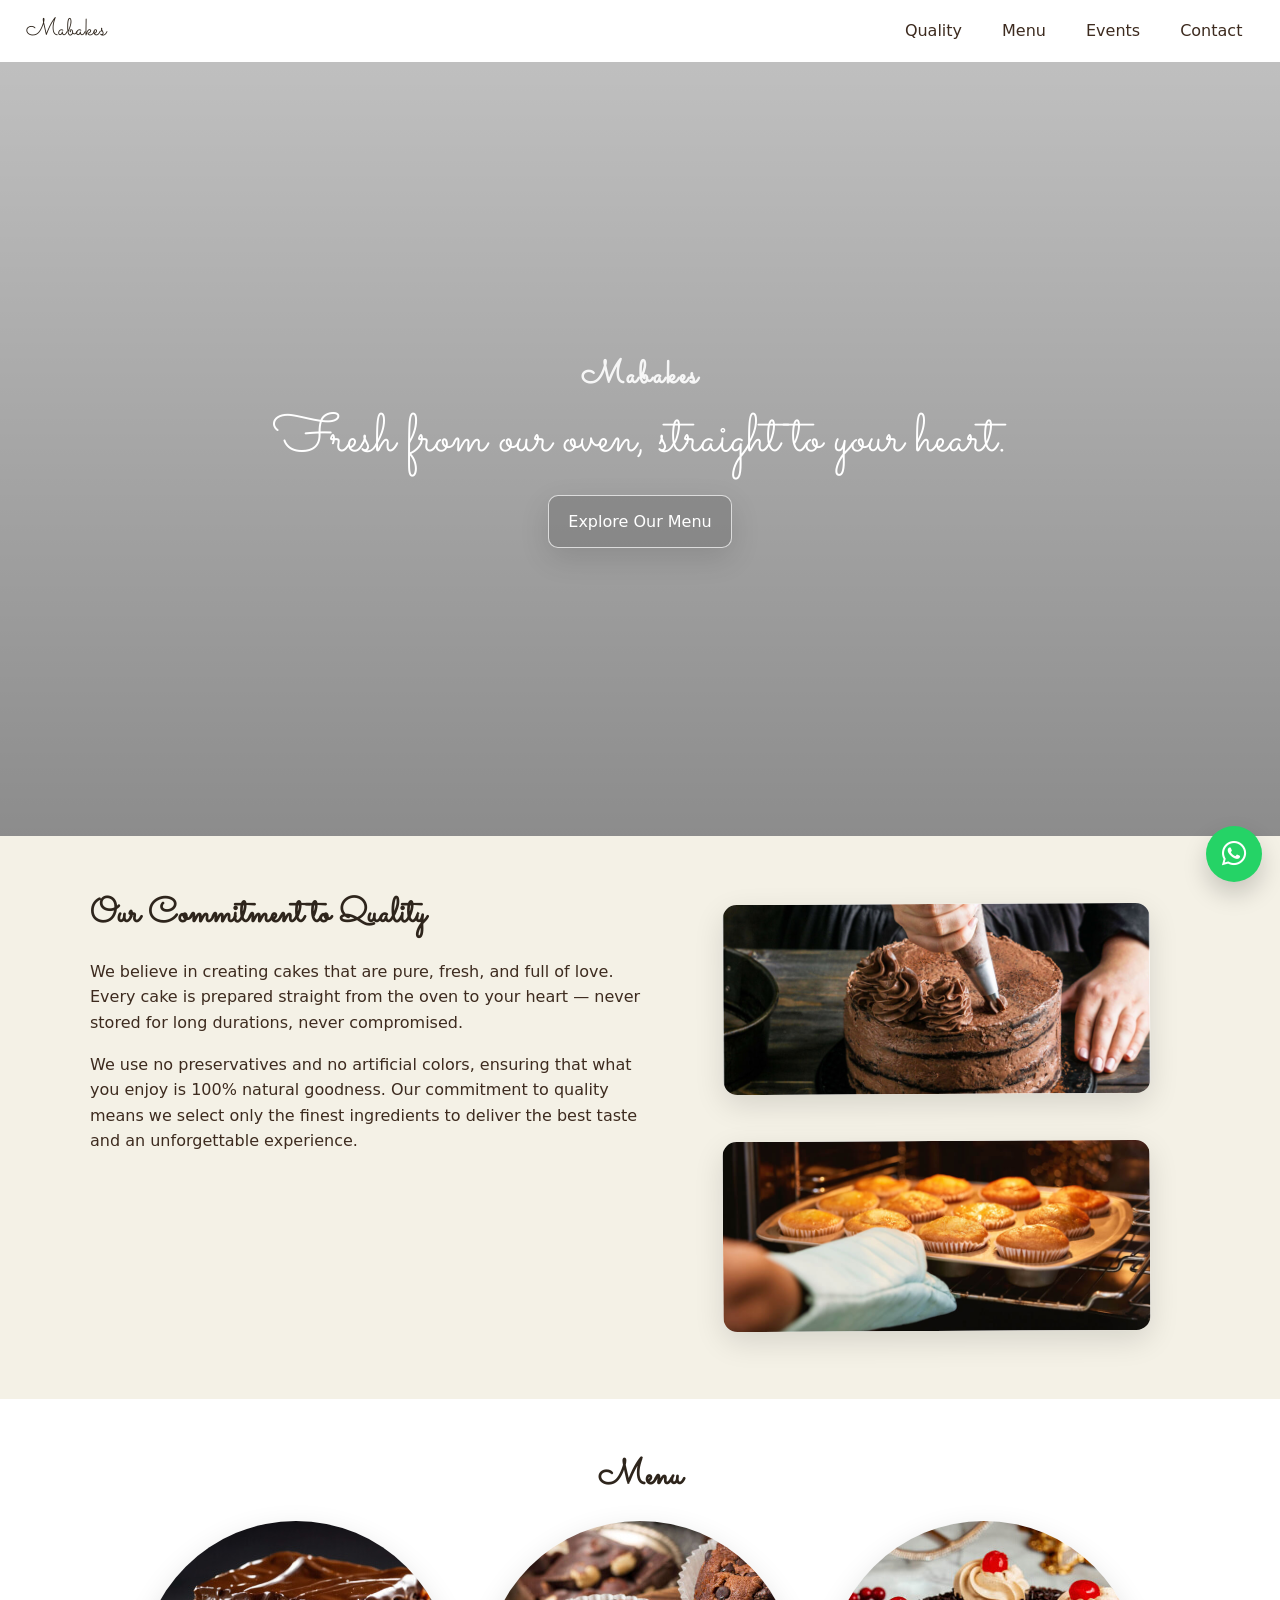
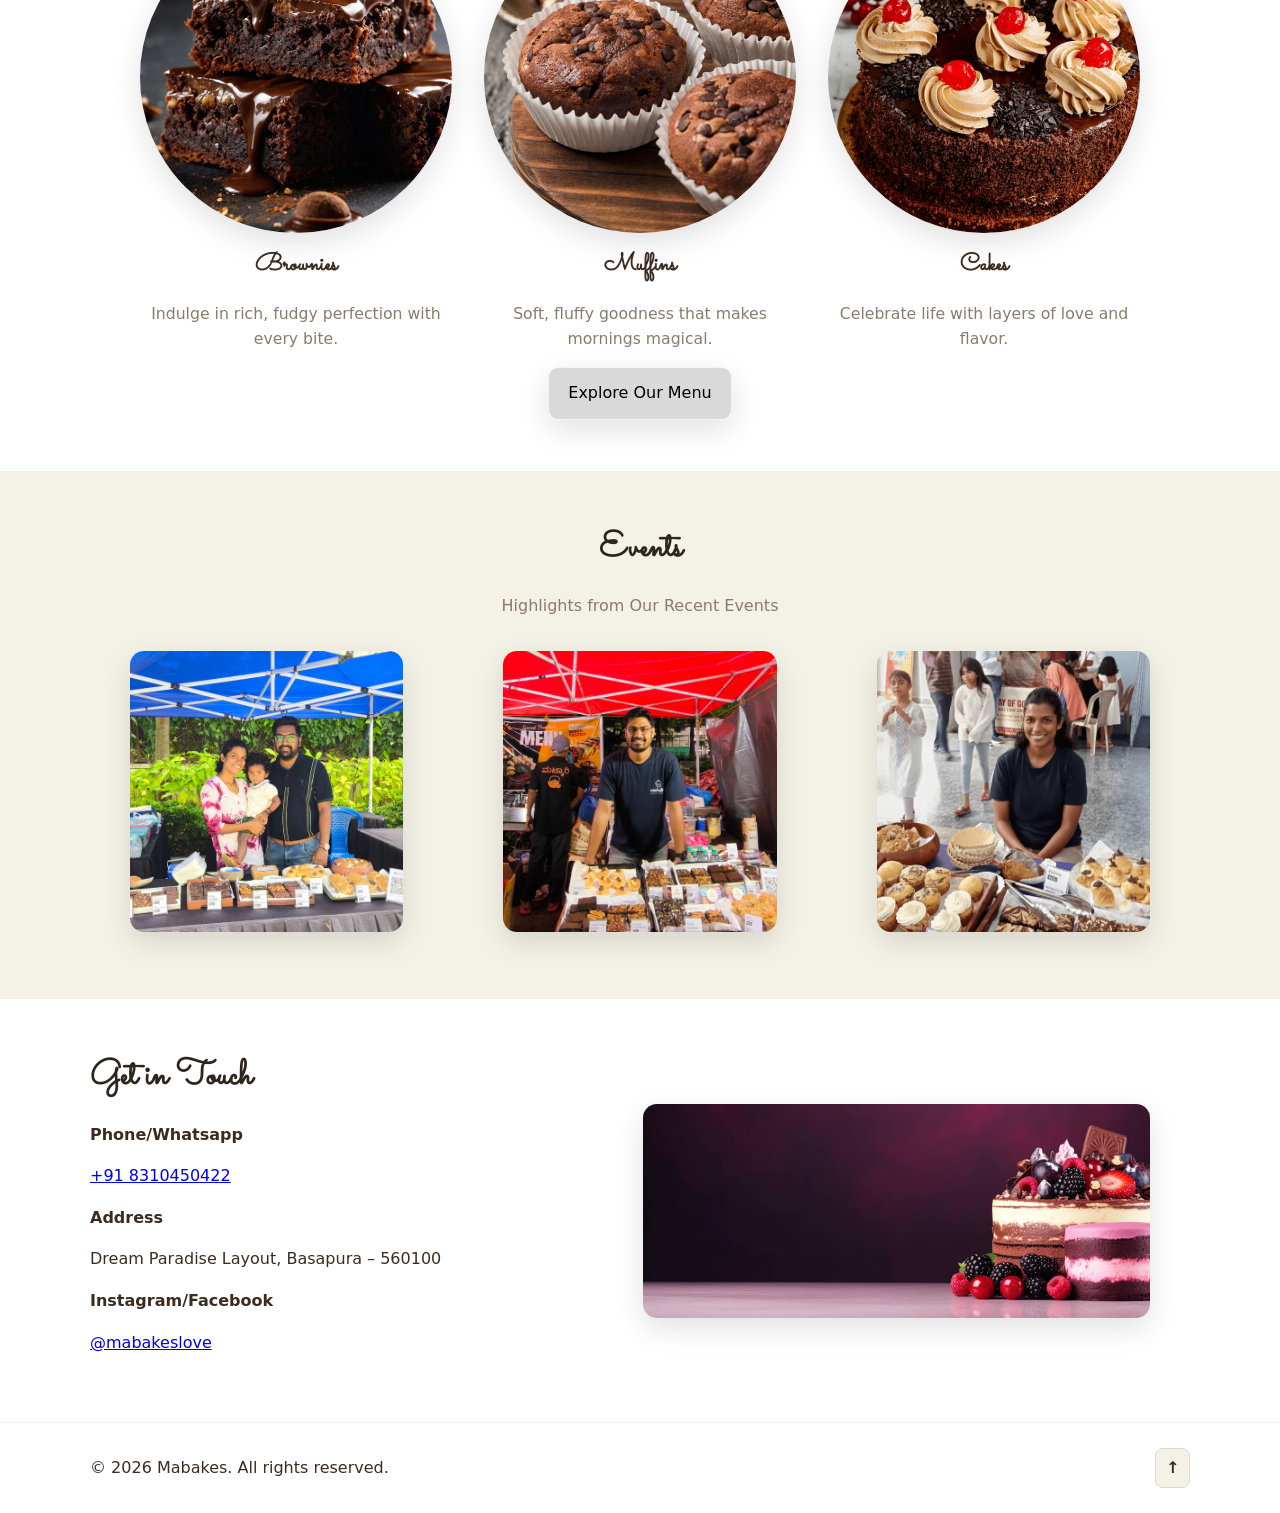
==== index.html @ e981ecc7 "Add files via upload" ====
<!DOCTYPE html>
<html lang="en">
<head>
  <meta charset="utf-8" />
  <meta name="viewport" content="width=device-width, initial-scale=1" />
  <title>Mabakes — Fresh from our oven, straight to your heart</title>
  <meta name="description" content="Mabakes: Fresh, natural, preservative-free bakes. Brownies, muffins, cakes — made with love in Bengaluru." />
  <meta property="og:title" content="Mabakes" />
  <meta property="og:description" content="Fresh from our oven, straight to your heart." />
  <meta property="og:type" content="website" />
  <meta property="og:image" content="01.jpg" />
 <link rel="preconnect" href="https://fonts.googleapis.com">
<link rel="preconnect" href="https://fonts.gstatic.com" crossorigin>
<link href="https://fonts.googleapis.com/css2?family=Sacramento&display=swap" rel="stylesheet">
  <link rel="stylesheet" href="styles.css" />
  
<link
  rel="stylesheet"
  href="https://cdnjs.cloudflare.com/ajax/libs/font-awesome/6.5.0/css/all.min.css"
>
  
</head>
<body>
  <header class="site-header reveal">
    <nav class="nav">
      <a class="brand" href="#home">Mabakes</a>
      <button class="nav-toggle" aria-label="Toggle navigation">☰</button>
      <ul class="nav-links">
        <li><a href="#quality">Quality</a></li>
        <li><a href="#menu">Menu</a></li>
        <li><a href="#events">Events</a></li>
        <li><a href="#contact">Contact</a></li>
      </ul>
    </nav>
  </header>

  <!-- 01: Hero -->
  <section id="home" class="hero section-01">
    <div class="hero-bg" role="img" aria-label="Chocolate cake"></div>
    <div class="hero-content">
      <h1 class="eyebrow">Mabakes</h1>
      <h2 class="hero-title">Fresh from our oven, straight to your heart.</h2>
      <a class="btn btn-outline" href="#menu">Explore Our Menu</a>
    </div>
  </section>

  <!-- 02: Our Commitment to Quality -->
  <section id="quality" class="quality section-02 reveal">
    <div class="quality-grid container">
      <div class="quality-copy">
        <h3 class="section-title">Our Commitment to Quality</h3>
        <p>
          We believe in creating cakes that are pure, fresh, and full of love. Every cake is prepared straight
          from the oven to your heart — never stored for long durations, never compromised.
        </p>
        <p>
          We use no preservatives and no artificial colors, ensuring that what you enjoy is 100% natural goodness.
          Our commitment to quality means we select only the finest ingredients to deliver the best taste and
          an unforgettable experience.
        </p>
      </div>
      <div class="quality-images">
        <figure class="img-card tilt">
          <img src="02_1.jpg" alt="Piping chocolate cake" loading="lazy">
        </figure>
        <figure class="img-card tilt">
          <img src="02_2.jpg" alt="Fresh muffins in the oven" loading="lazy">
        </figure>
      </div>
    </div>
  </section>

  <!-- 03: Menu -->
  <section id="menu" class="menu section-03 reveal">
    <div class="container">
      <h3 class="section-title center">Menu</h3>
      <div class="menu-grid">
          
        <article class="menu-item">
          <div class="menu-photo circle">
            <img src="03_1.jpg" alt="Brownies" loading="lazy">
          </div>
          <h4 class="menu-name">Brownies</h4>
          <p class="menu-desc">Indulge in rich, fudgy perfection with every bite.</p>
        </article>
        <article class="menu-item">
          <div class="menu-photo circle">
            <img src="03_2.jpg" alt="Muffins" loading="lazy">
          </div>
          <h4 class="menu-name">Muffins</h4>
          <p class="menu-desc">Soft, fluffy goodness that makes mornings magical.</p>
        </article>
        <article class="menu-item">
          <div class="menu-photo circle">
            <img src="03_3.jpg" alt="Cakes" loading="lazy">
          </div>
          <h4 class="menu-name">Cakes</h4>
          <p class="menu-desc">Celebrate life with layers of love and flavor.</p>
        </article>
       </div>
       
<div class="menu-cta center">
 <a class="btn btn-outline2" href="https://wa.me/c/127921943486627">Explore Our Menu</a>
</div>

    </div>
  </section>

  <!-- 04: Events -->
  <section id="events" class="events section-04 reveal">
    <div class="container">
      <h3 class="section-title center">Events</h3>
      <p class="section-subtitle center">Highlights from Our Recent Events</p>
      <div class="events-grid">
        <figure class="event-card hover-zoom">
          <img src="04_1.jpg" alt="Event 1" loading="lazy">
          <figcaption>Salarpuria Sattva, Bannerghatta Road.</figcaption>
        </figure>
        <figure class="event-card hover-zoom">
          <img src="04_2.jpg" alt="Event 2" loading="lazy">
          <figcaption>Shriram Summit, Electronic City</figcaption>
        </figure>
        <figure class="event-card hover-zoom">
          <img src="04_3.jpg" alt="Event 3" loading="lazy">
          <figcaption>Nimhans Convention Center, Hosur Main Road</figcaption>
        </figure>
      </div>
    </div>
  </section>

  <!-- 05: Get in Touch -->
  <section id="contact" class="contact section-05 reveal">
    <div class="contact-grid container">
      <div class="contact-copy">
        <h3 class="section-title">Get in Touch</h3>
        <div class="contact-block">
          <h4>Phone/Whatsapp</h4>
          <p><a href="tel:+918310450422">+91 8310450422</a></p>
        </div>
        <div class="contact-block">
          <h4>Address</h4>
          <p>Dream Paradise Layout, Basapura – 560100</p>
        </div>
        <div class="contact-block">
          <h4>Instagram/Facebook</h4>
          <p><a href="https://instagram.com/mabakeslove" target="_blank" rel="noopener">@mabakeslove</a></p>
        </div>
      </div>
      <figure class="contact-photo hover-zoom">
        <img src="05.jpg" alt="Mabakes stall at an event" loading="lazy">
      </figure>
    </div>
  </section>

  <footer class="footer">
    <div class="container footer-inner">
      <p>© <span id="year"></span> Mabakes. All rights reserved.</p>
      <a href="#home" class="to-top" aria-label="Back to top">↑</a>
    </div>
  </footer>

  <script src="script.js"></script>
  
<!-- Floating WhatsApp Button -->
<a
href="https://wa.me/+91-8310450422"  sapp-float"
  class="whatsapp-float"
  target="_blank"
  rel="noopener"
  aria-label="Chat on WhatsApp"
>
  
<i class="fa-brands fa-whatsapp"></i>
</a>


</body>
</html>
---- styles.css ----
:root {
  --cream: #f4f1e6;
  --dark: #2e251c;
  --brown: #3d2b1f;
  --accent: #b48a68;
  --muted: #8b7b6a;
  --radius: 14px;
  --shadow: 0 10px 30px rgba(0,0,0,.12);
}

* { box-sizing: border-box; }
html, body { height: 100%; }
body {
  margin: 0;
  font-family: 'Inter', system-ui, -apple-system, Segoe UI, Roboto, sans-serif;
  color: var(--brown);
  background: #fff;
  line-height: 1.6;
}
img { max-width: 100%; display: block; }
.container { width: min(1100px, 92%); margin-inline: auto; }
.center { text-align: center; }

/* Header */
.site-header { position: sticky; top: 0; z-index: 50; background: rgba(255,255,255,.6); backdrop-filter: blur(8px); }
.nav { display: flex; align-items: center; justify-content: space-between; padding: .75rem 2%; }
.brand { font-family: 'Sacramento', serif; font-weight: 400; font-size: 1.5rem; color: var(--dark); text-decoration: none; letter-spacing: .5px; }
.nav-links { list-style: none; display: flex; gap: 1rem; margin: 0; padding: 0; }
.nav-links a { color: var(--brown); text-decoration: none; padding: .5rem .75rem; border-radius: 8px; transition: background .3s ease, color .3s ease; }
.nav-links a:hover { background: var(--cream); color: var(--dark); }
.nav-toggle { display: none; background: none; border: none; font-size: 1.25rem; }

/* Hero */
.hero { position: relative; min-height: 86vh; display: grid; place-items: center; overflow: hidden; }
.hero-bg { position: absolute; inset: 0; background: url('assets/images/01.jpg') center/cover no-repeat; filter: saturate(.9) contrast(1.05); transform: scale(1.1); animation: subtle-pan 16s ease-in-out infinite alternate; }
.hero::after { content: ''; position: absolute; inset: 0; background: linear-gradient(to bottom, rgba(0,0,0,.25), rgba(0,0,0,.45)); }
.hero-content { position: relative; z-index: 1; text-align: center; color: #fff; padding: 0 2rem; }
.eyebrow { font-family: 'Sacramento', serif; font-size: 2rem; letter-spacing: 2px; margin: 0 0 .5rem; opacity: .9; }
.hero-title { font-family: 'Sacramento', serif; font-weight: 400; font-size: clamp(1.8rem, 5vw + .5rem, 3.4rem); margin: 0 0 1.5rem; line-height: 1.12; }
.btn { display: inline-block; padding: .8rem 1.2rem; border-radius: 10px; font-weight: 500; text-decoration: none; }
.btn-outline { color: #fff; border: 1px solid rgba(255,255,255,.7); background: rgba(0,0,0,.15); box-shadow: var(--shadow); transition: transform .25s ease, background .35s ease; }
.btn-outline:hover { transform: translateY(-2px); background: rgba(255,255,255,.12); }

@keyframes subtle-pan { from { transform: scale(1.1) translateY(-1%); } to { transform: scale(1.14) translateY(1%); } }

/* Section shared */
section { padding: clamp(2.5rem, 4vw, 4.25rem) 0; }
.section-title { font-family: 'Sacramento', serif; font-size: clamp(2rem, 2.7vw, 2.4rem); margin: 0 0 1rem; color: var(--dark); }
.section-subtitle { color: var(--muted); margin-top: .25rem; }

/* Quality */
.quality { background: var(--cream); }
.quality-grid { display: grid; grid-template-columns: 1.05fr .95fr; gap: 2rem; align-items: start; }
.quality-copy p { margin: .5rem 0 1rem; }
.quality-images { display: grid; gap: 1rem; align-content: start; }
.img-card { border-radius: var(--radius); overflow: hidden; box-shadow: var(--shadow); background: #fff; }
.img-card img { width: 100%; height: auto; display: block; }

/* Menu */
.menu .container { width: min(1000px, 92%); }
.menu-grid { display: grid; grid-template-columns: repeat(3, 1fr); gap: 2rem; align-items: start; }
.menu-item { text-align: center; }
.menu-photo { aspect-ratio: 1 / 1; overflow: hidden; }
.circle { border-radius: 50%; box-shadow: var(--shadow); }
.menu-photo img { width: 100%; height: 100%; object-fit: cover; transition: transform .5s ease; }
.menu-item:hover img { transform: scale(1.05); }
.menu-name { font-family: 'Sacramento', serif; font-size: 1.5rem; margin: .85rem 0 .35rem; }
.menu-desc { color: var(--muted); font-size: .98rem; }
.btn { display: inline-block; padding: .8rem 1.2rem; border-radius: 10px; font-weight: 500; text-decoration: none; }
.btn-outline2 { color: #000; border: 1px solid rgba(255,255,255,.7); background: rgba(0,0,0,.15); box-shadow: var(--shadow); transition: transform .25s ease, background .35s ease; }
.btn-outline2:hover { transform: translateY(-2px); background: rgba(255,255,255,.12); }

/* Events */
.events { background: var(--cream); }
.events-grid { display: grid; grid-template-columns: repeat(3, 1fr); gap: 1.25rem; }
.event-card { border-radius: var(--radius); overflow: hidden; background: #fff; box-shadow: var(--shadow); }
.event-card img { width: 100%; height: 100%; object-fit: cover; transition: transform .6s ease; }
.event-card:hover img { transform: scale(1.04); }
.event-card figcaption { padding: .85rem; text-align: center; color: var(--brown); }

/* Contact */
.contact-grid { display: grid; grid-template-columns: .9fr 1.1fr; gap: 2rem; align-items: center; }
.contact-copy .contact-block { margin-bottom: 1rem; }
.contact-copy h4 { margin: 0 0 .25rem; font-weight: 600; }
.contact-photo { border-radius: var(--radius); overflow: hidden; box-shadow: var(--shadow); }

/* Footer */
.footer { border-top: 1px solid #eee; padding: 1rem 0; }
.footer-inner { display: flex; align-items: center; justify-content: space-between; }
.to-top { text-decoration: none; color: var(--brown); font-weight: 600; background: var(--cream); border: 1px solid #e2d8c6; padding: .4rem .6rem; border-radius: 8px; }

/* Reveal on scroll */
.reveal { opacity: 0; transform: translateY(16px); transition: opacity .7s ease, transform .7s ease; }
.reveal.in-view { opacity: 1; transform: none; }

/* Fun tilt */
.tilt { transform: rotate(-.3deg); }

/* Responsive */
@media (max-width: 900px) {
  .nav-toggle { display: block; }
  .nav-links { display: none; }
  .nav.open .nav-links { display: flex; position: absolute; right: 1rem; top: 3rem; background: rgba(255,255,255,.95); padding: .6rem; border-radius: 10px; box-shadow: var(--shadow); }

  .quality-grid { grid-template-columns: 1fr; }
  .menu-grid { grid-template-columns: repeat(2, 1fr); }
  .events-grid { grid-template-columns: repeat(2, 1fr); }
  .contact-grid { grid-template-columns: 1fr; }
}

@media (max-width: 560px) {
  .menu-grid, .events-grid { grid-template-columns: 1fr; }
  .hero { min-height: 74vh; }
  .hero-title { font-size: clamp(1.6rem, 7vw, 2.4rem); }
}


/* Floating WhatsApp button */

.whatsapp-float{
  position: fixed; right: 18px; bottom: 18px;
  width: 56px; height: 56px; border-radius: 50%;
  display: grid; place-items: center;
  background:#25D366; color:#fff;    /* icon inherits white */
  box-shadow:0 12px 24px rgba(0,0,0,.18);
  z-index:60; transition:transform .25s, box-shadow .25s;
  animation:pulse 2.4s ease-in-out infinite;
}
.whatsapp-float:hover{ transform:translateY(-2px); box-shadow:0 16px 28px rgba(0,0,0,.22); }
.whatsapp-float .fa-whatsapp{ font-size:28px; line-height:1; }  /* exact icon size */
@keyframes pulse{ 0%,100%{ box-shadow:0 0 0 0 rgba(37,211,102,.35); } 50%{ box-shadow:0 0 0 12px rgba(37,211,102,0); } }
@media (max-width:560px){ .whatsapp-float{ width:52px; height:52px; right:12px; bottom:12px; } .whatsapp-float .fa-whatsapp{ font-size:26px; } }

/* Make sure the floating button isn't underlined like a normal link */
.whatsapp-float {
  text-decoration: none;       /* removes underline on anchor */
}

.whatsapp-float .wa-icon,
.whatsapp-float .fa-whatsapp {
  display: block;              /* avoids inline quirks/spacing */
  line-height: 1;              /* keeps icon tightly boxed */
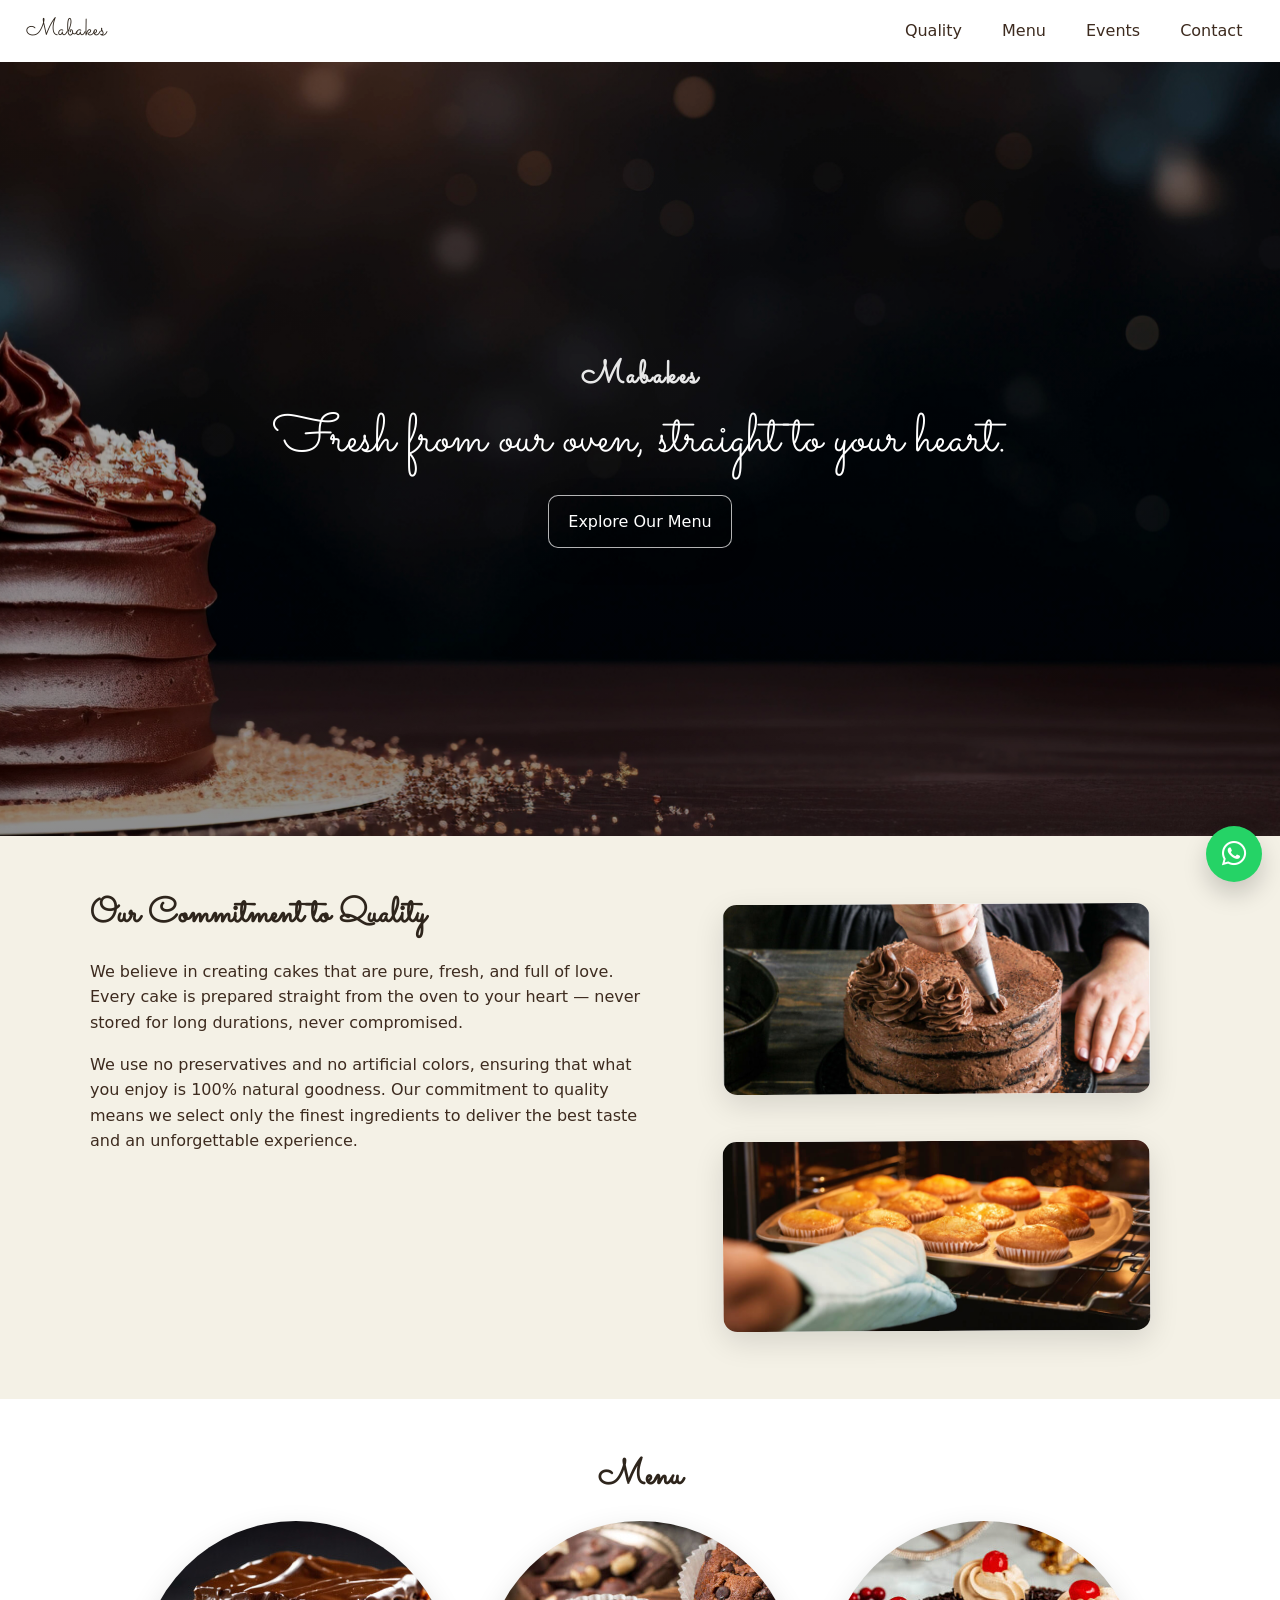
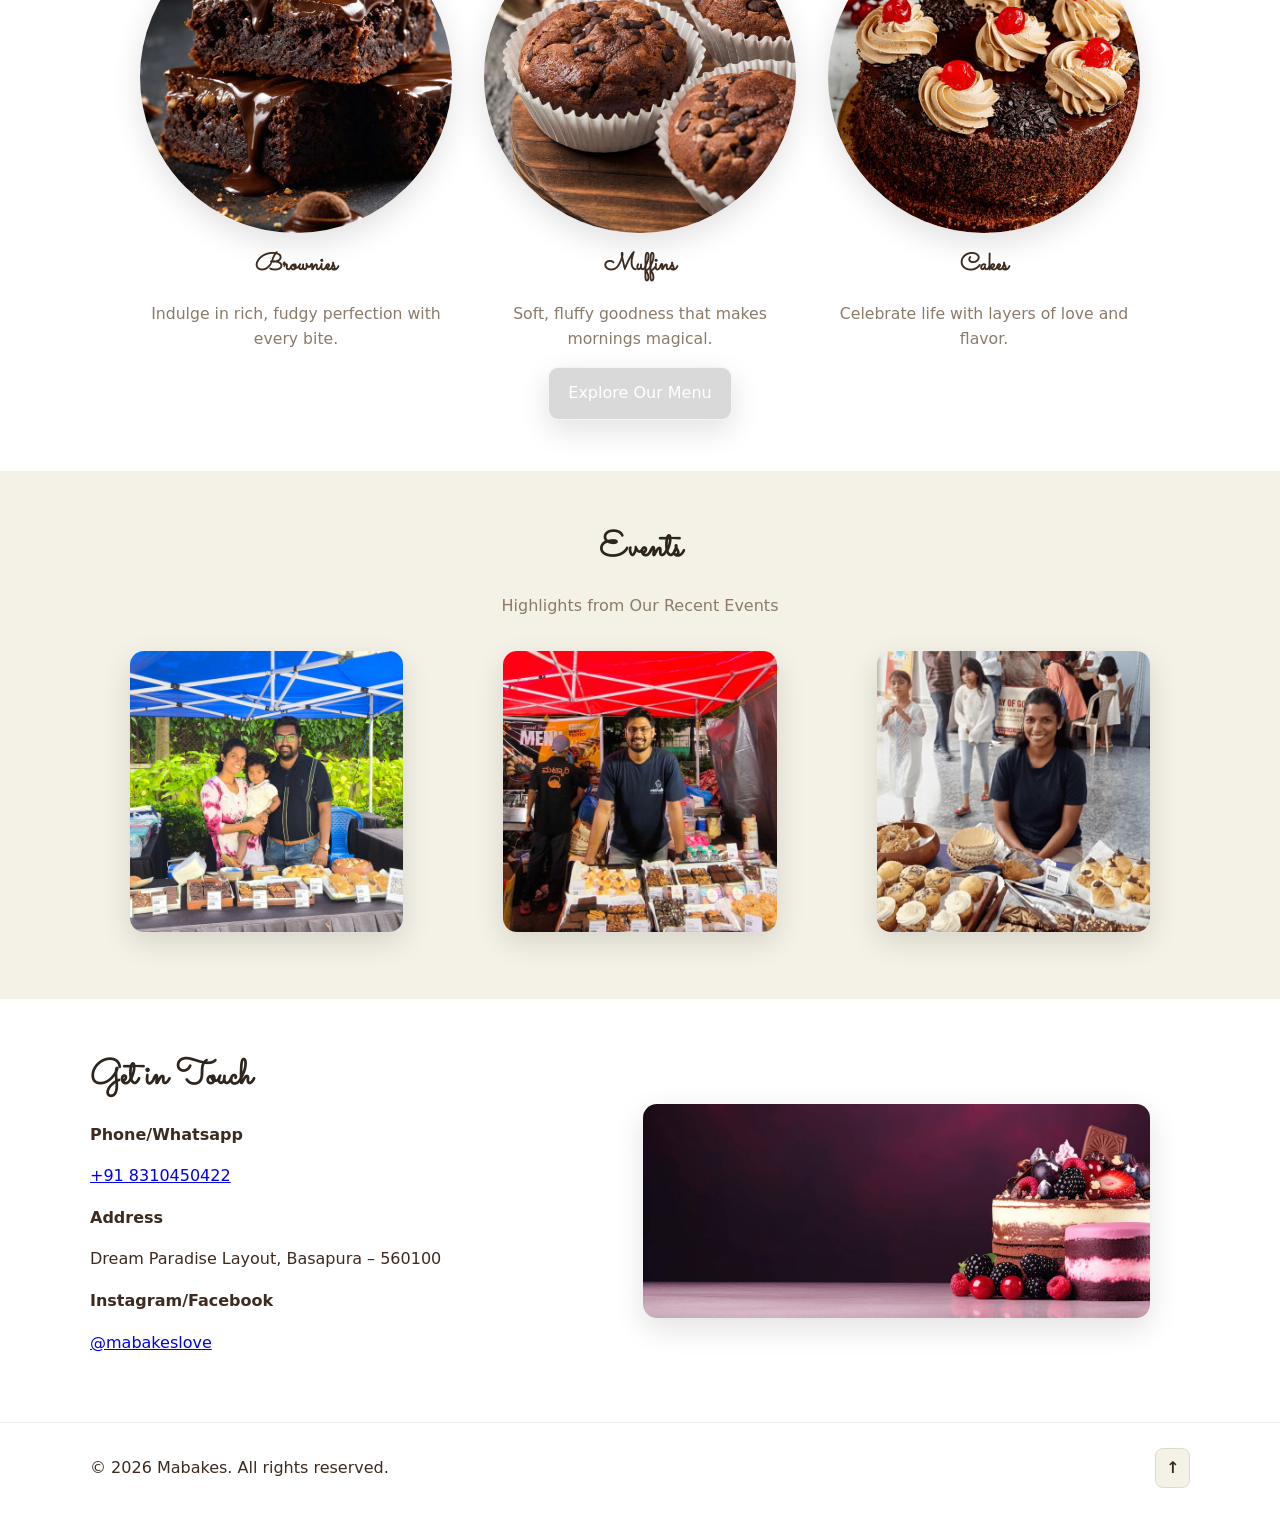
==== commit f09cfeb6: "Update index.html" ====
--- a/index.html
+++ b/index.html
@@ -100,9 +100,16 @@
         </article>
        </div>
        
+
 <div class="menu-cta center">
- <a class="btn btn-outline2" href="https://wa.me/c/127921943486627">Explore Our Menu</a>
+  <a
+    class="btn btn-outline"
+    href="https://wa.me/c/127921943486627"  <!-- WhatsApp CatalogWhatsApp catalog"
+  >
+    Explore Our Menu
+  </a>
 </div>
+
 
     </div>
   </section>
--- a/styles.css
+++ b/styles.css
@@ -33,7 +33,7 @@
 
 /* Hero */
 .hero { position: relative; min-height: 86vh; display: grid; place-items: center; overflow: hidden; }
-.hero-bg { position: absolute; inset: 0; background: url('assets/images/01.jpg') center/cover no-repeat; filter: saturate(.9) contrast(1.05); transform: scale(1.1); animation: subtle-pan 16s ease-in-out infinite alternate; }
+.hero-bg { position: absolute; inset: 0; background: url('01.jpg') center/cover no-repeat; filter: saturate(.9) contrast(1.05); transform: scale(1.1); animation: subtle-pan 16s ease-in-out infinite alternate; }
 .hero::after { content: ''; position: absolute; inset: 0; background: linear-gradient(to bottom, rgba(0,0,0,.25), rgba(0,0,0,.45)); }
 .hero-content { position: relative; z-index: 1; text-align: center; color: #fff; padding: 0 2rem; }
 .eyebrow { font-family: 'Sacramento', serif; font-size: 2rem; letter-spacing: 2px; margin: 0 0 .5rem; opacity: .9; }
@@ -148,4 +148,4 @@
 
   
   
-  +  
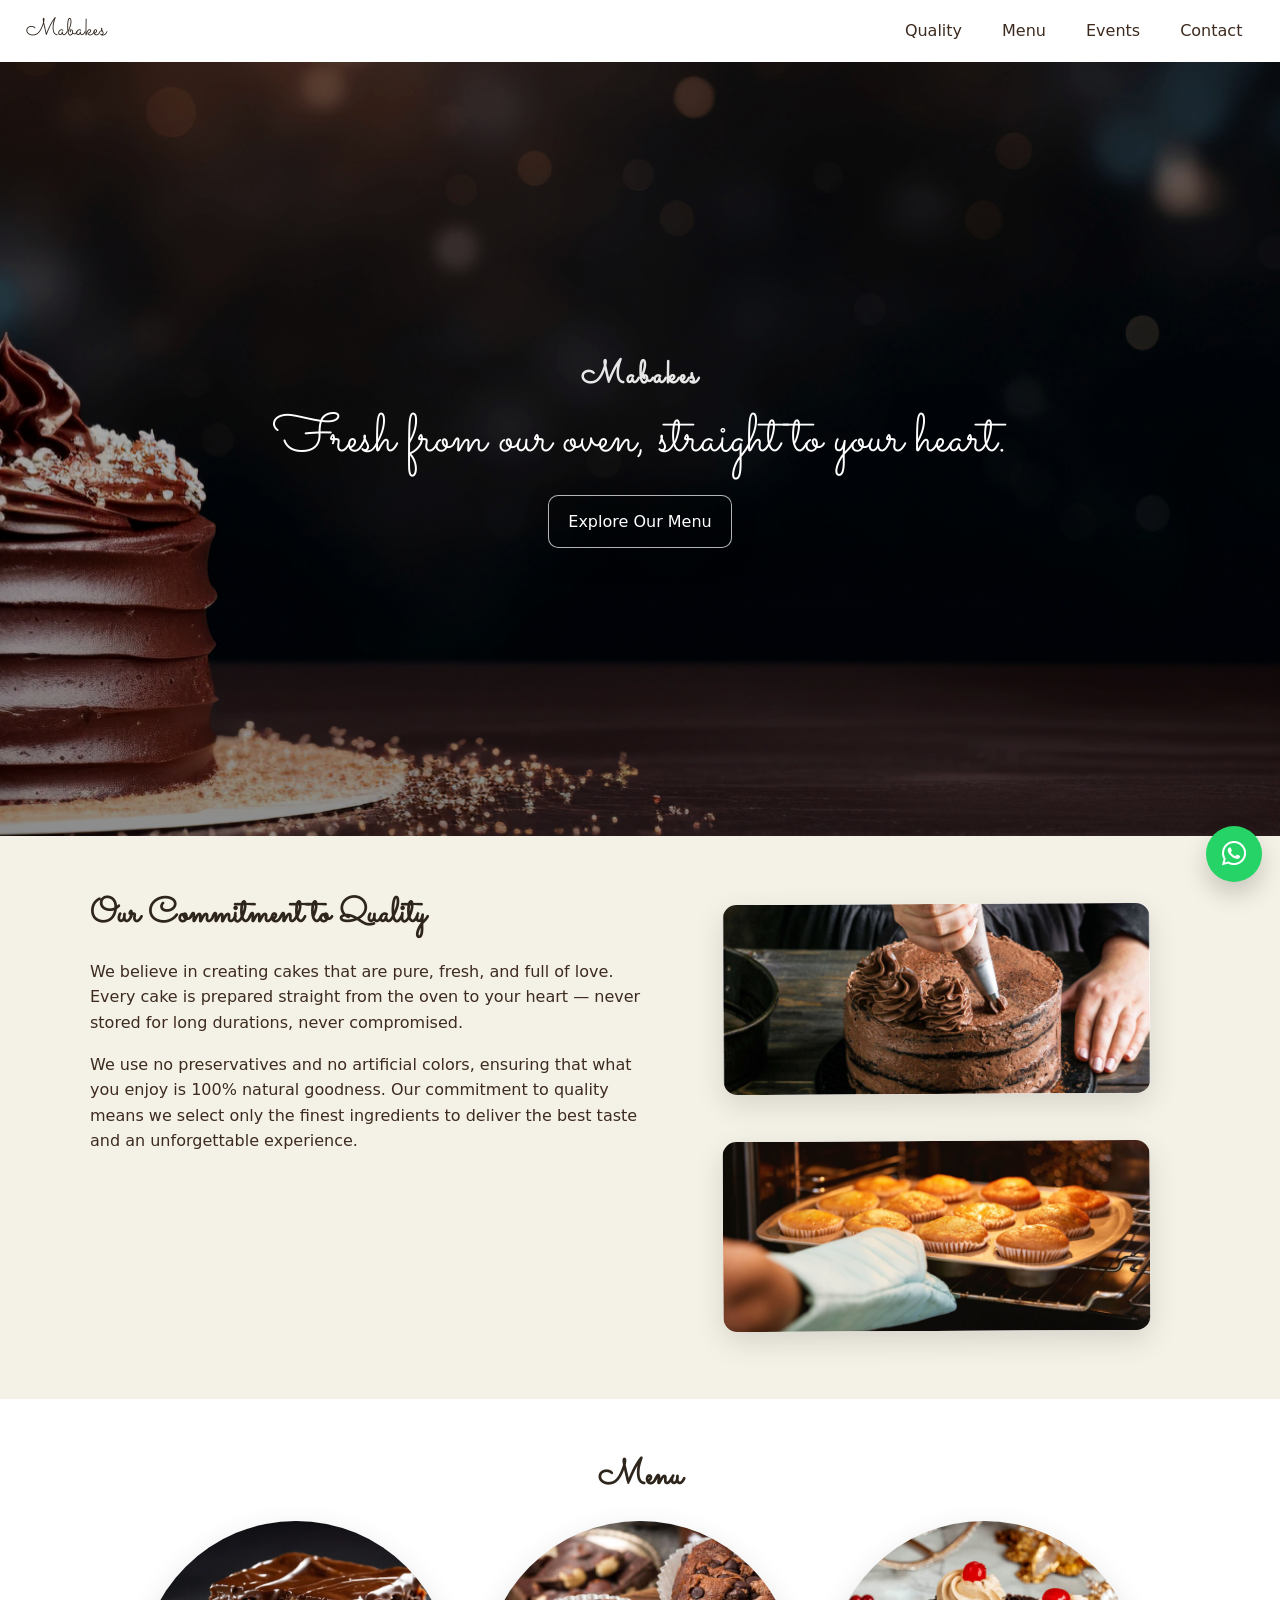
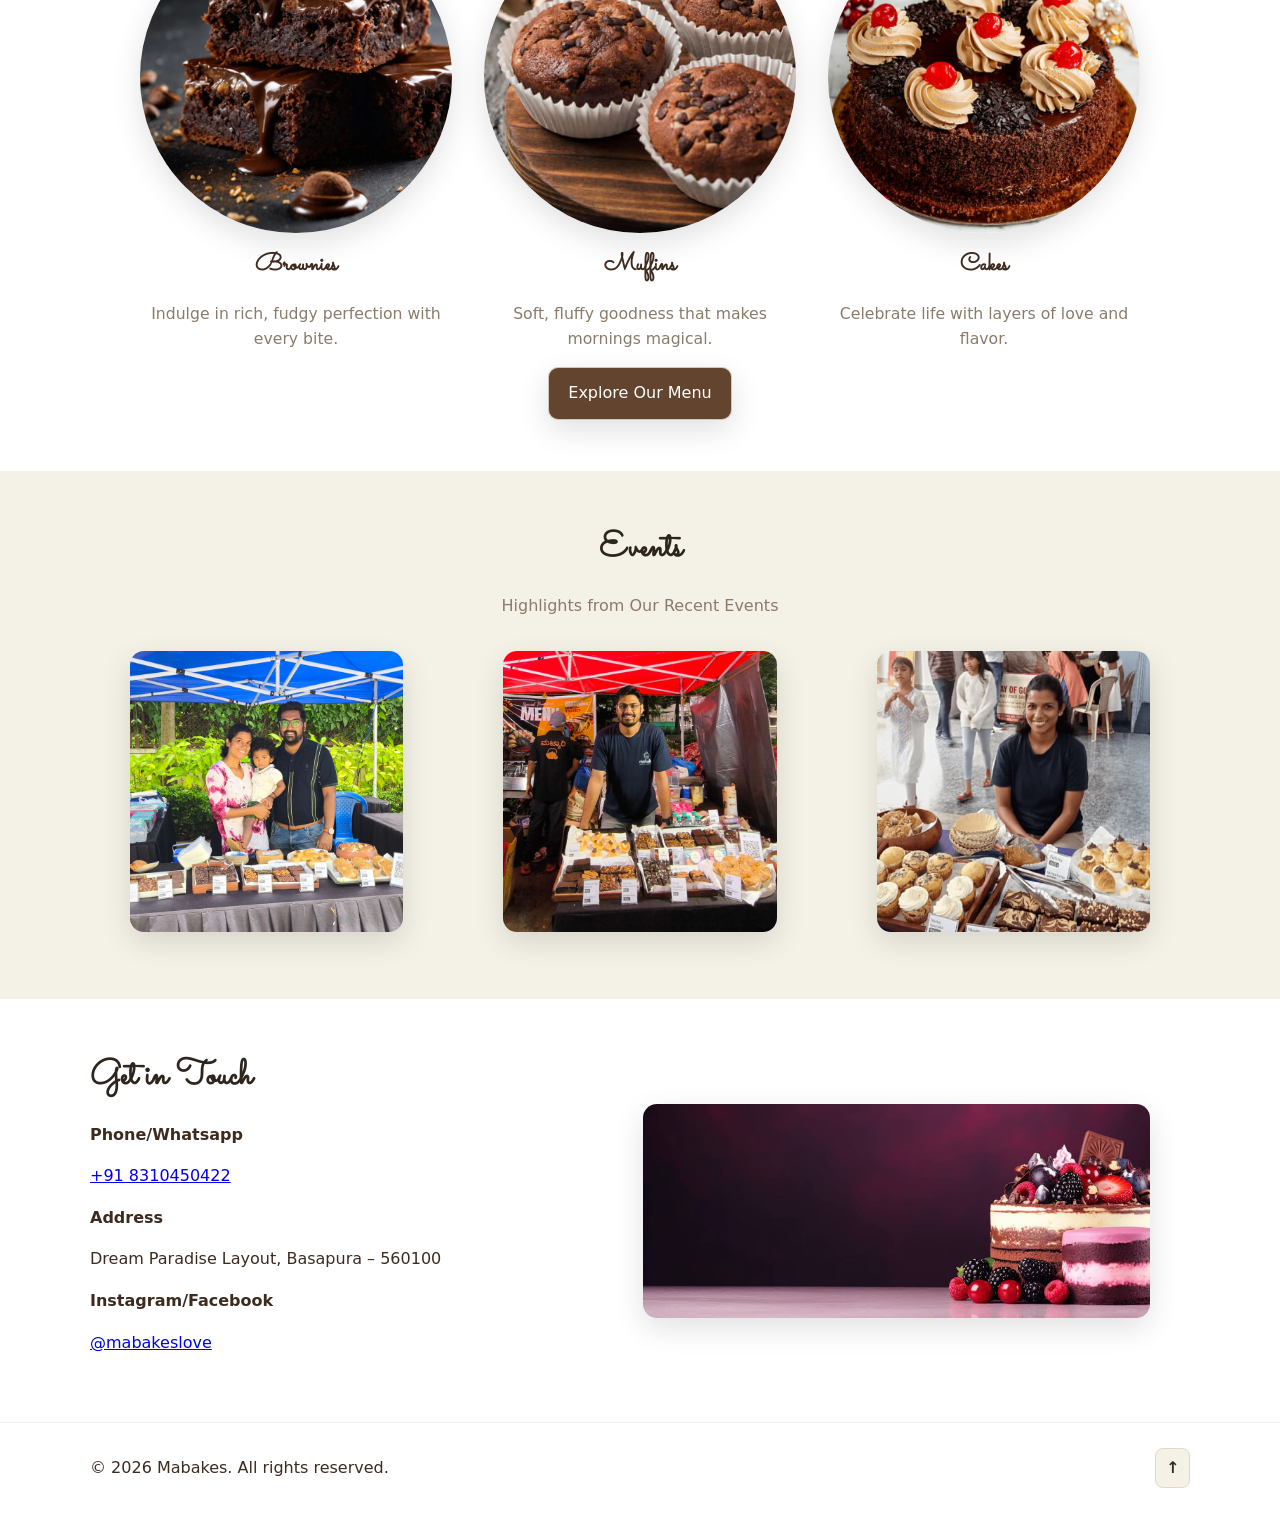
==== commit ec53301e: "Update index.html" ====
--- a/index.html
+++ b/index.html
@@ -103,7 +103,7 @@
 
 <div class="menu-cta center">
   <a
-    class="btn btn-outline"
+    class="btn btn-outline2"
     href="https://wa.me/c/127921943486627"  <!-- WhatsApp CatalogWhatsApp catalog"
   >
     Explore Our Menu
--- a/styles.css
+++ b/styles.css
@@ -68,8 +68,8 @@
 .menu-name { font-family: 'Sacramento', serif; font-size: 1.5rem; margin: .85rem 0 .35rem; }
 .menu-desc { color: var(--muted); font-size: .98rem; }
 .btn { display: inline-block; padding: .8rem 1.2rem; border-radius: 10px; font-weight: 500; text-decoration: none; }
-.btn-outline2 { color: #000; border: 1px solid rgba(255,255,255,.7); background: rgba(0,0,0,.15); box-shadow: var(--shadow); transition: transform .25s ease, background .35s ease; }
-.btn-outline2:hover { transform: translateY(-2px); background: rgba(255,255,255,.12); }
+.btn-outline2 { color: #fff; border: 1px solid rgba(255,255,255,.7); background: rgba(99,68,46,100); box-shadow: var(--shadow); transition: transform .25s ease, background .35s ease; }
+.btn-outline2:hover { transform: translateY(-2px); background: rgba(134,88,55,100); }
 
 /* Events */
 .events { background: var(--cream); }
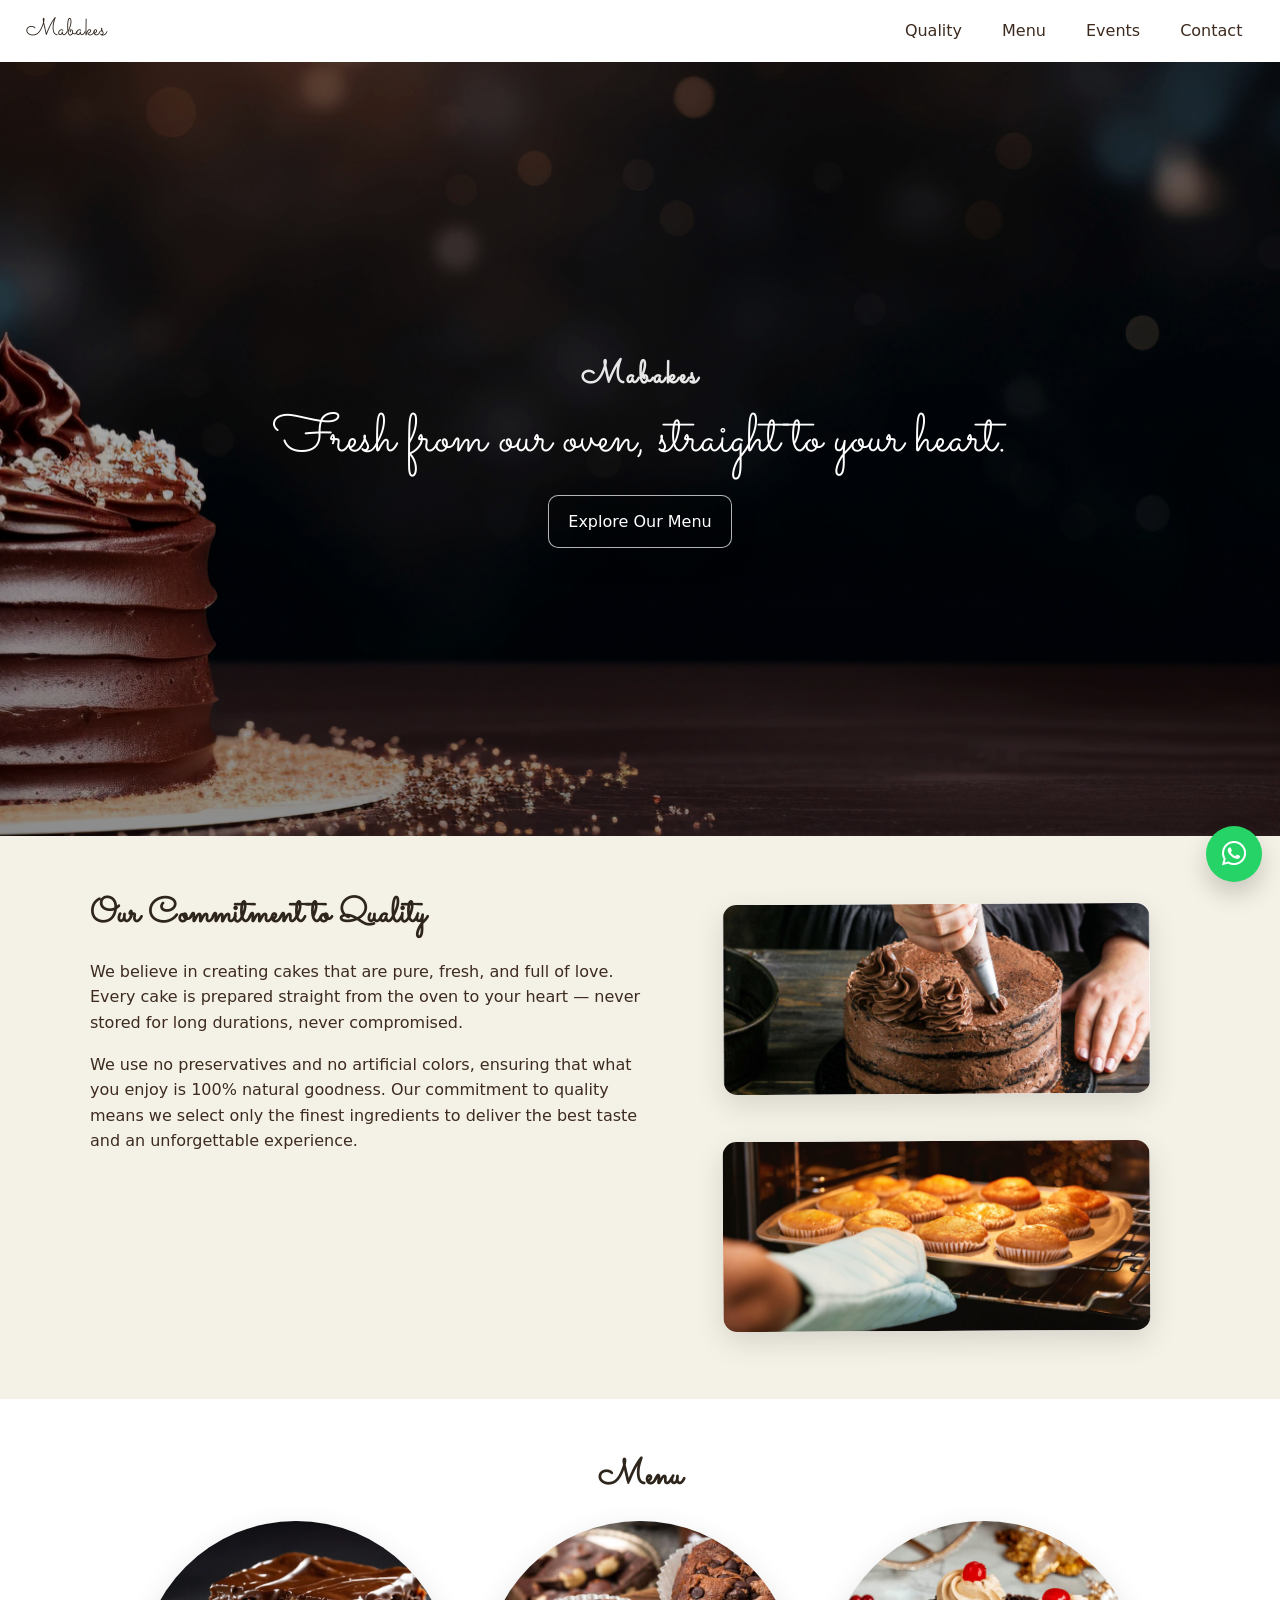
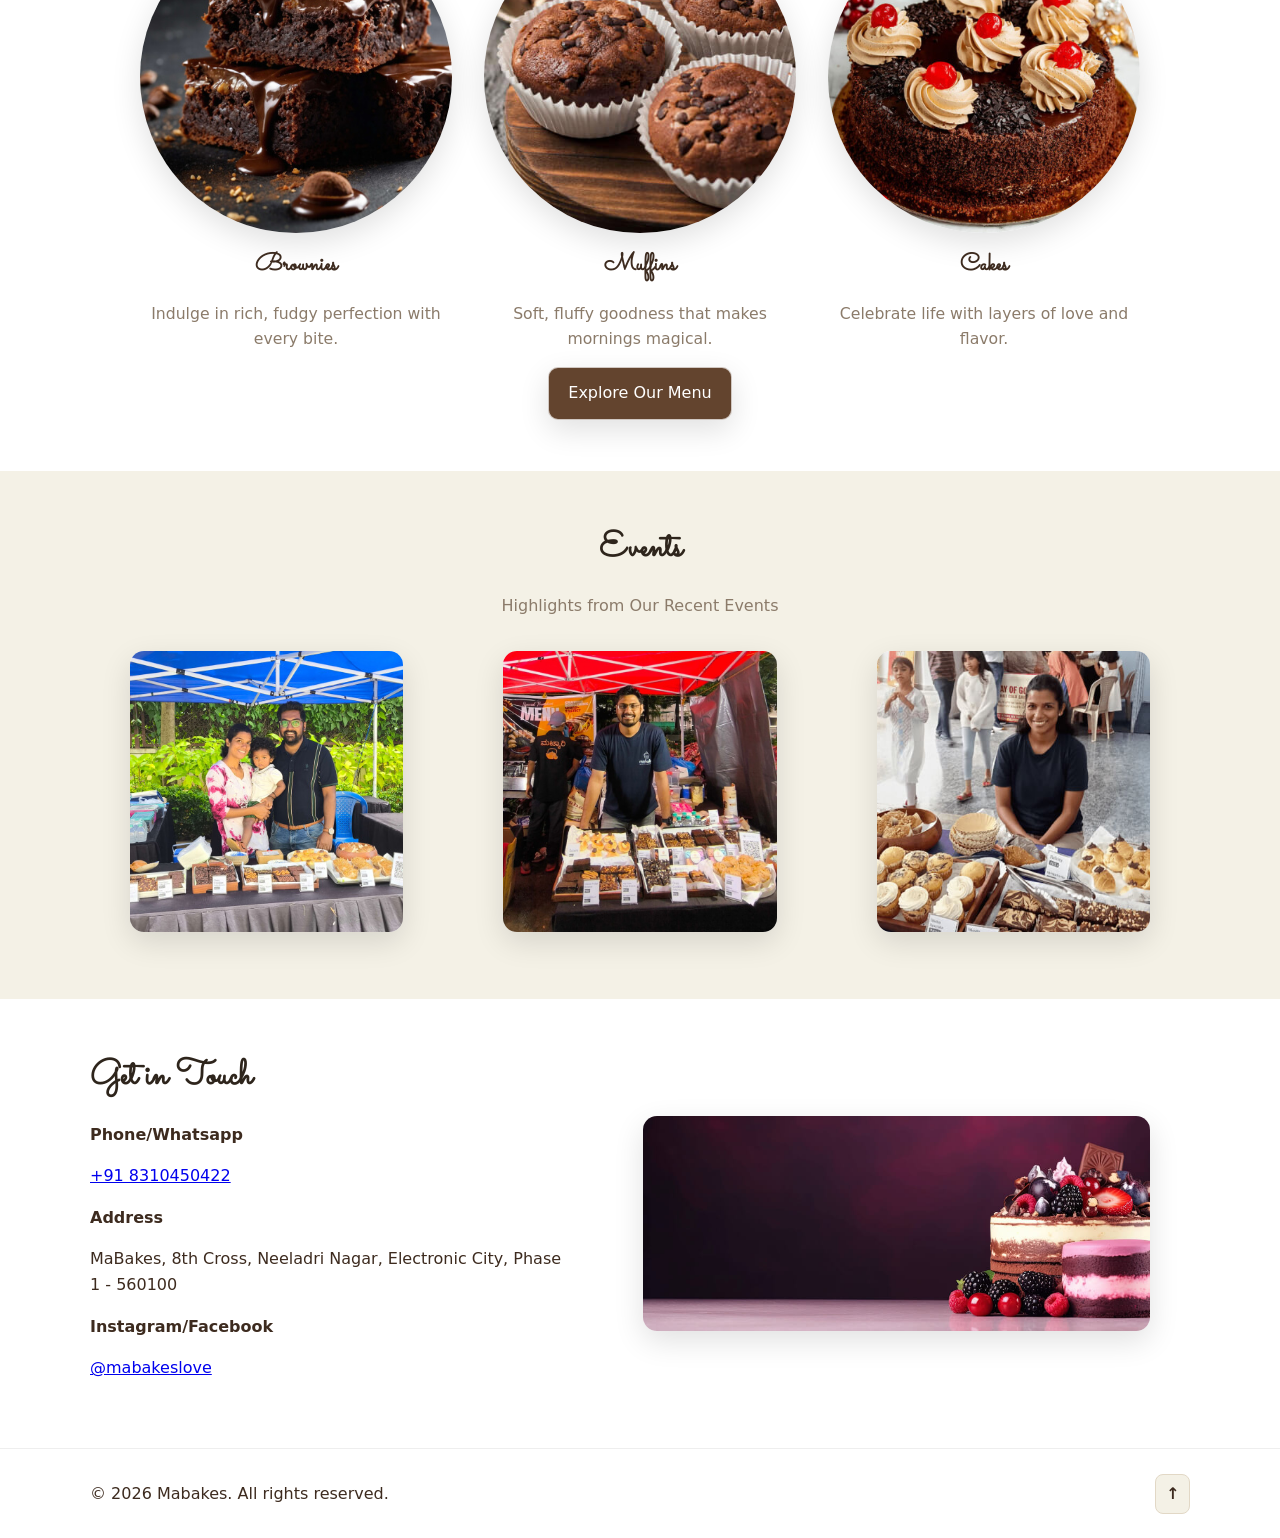
==== commit 8c5a2320: "Update index.html" ====
--- a/index.html
+++ b/index.html
@@ -147,7 +147,7 @@
         </div>
         <div class="contact-block">
           <h4>Address</h4>
-          <p>Dream Paradise Layout, Basapura – 560100</p>
+          <p>MaBakes, 8th Cross, Neeladri Nagar, Electronic City, Phase 1 - 560100</p>
         </div>
         <div class="contact-block">
           <h4>Instagram/Facebook</h4>
